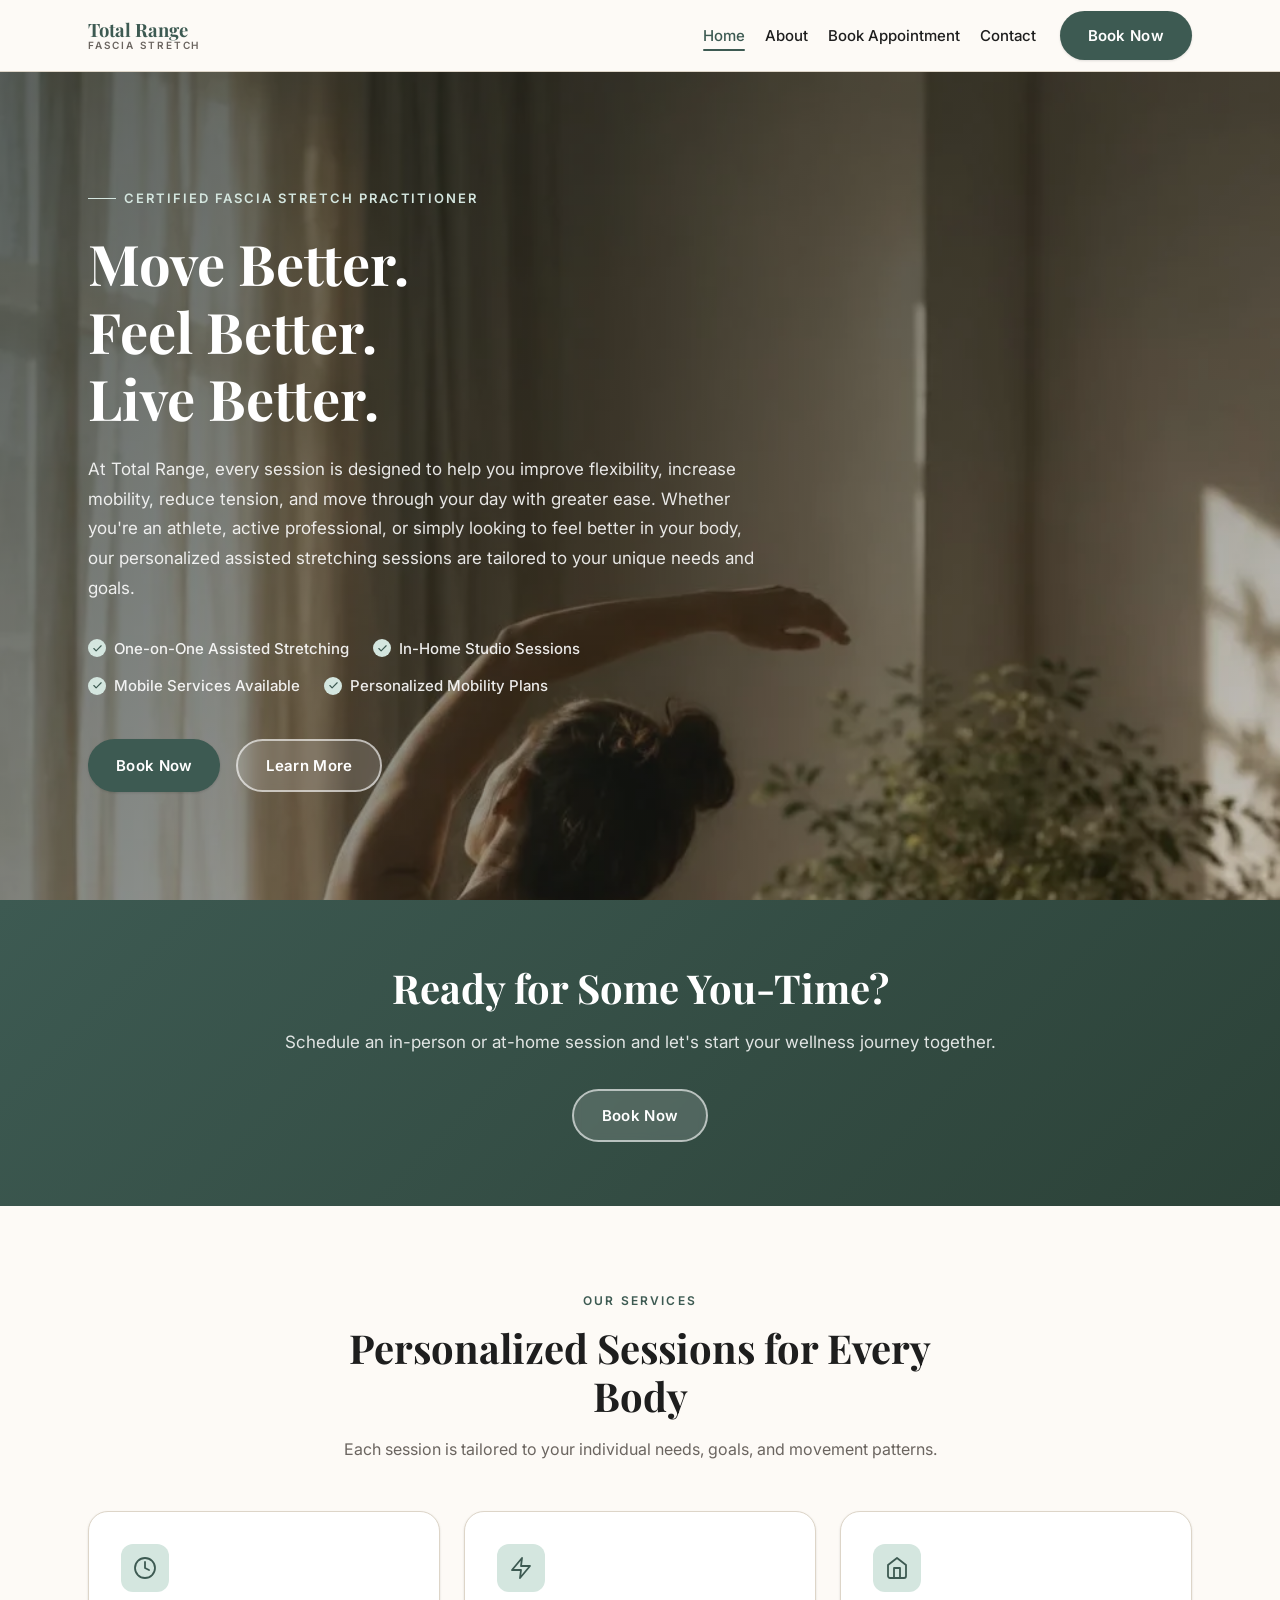
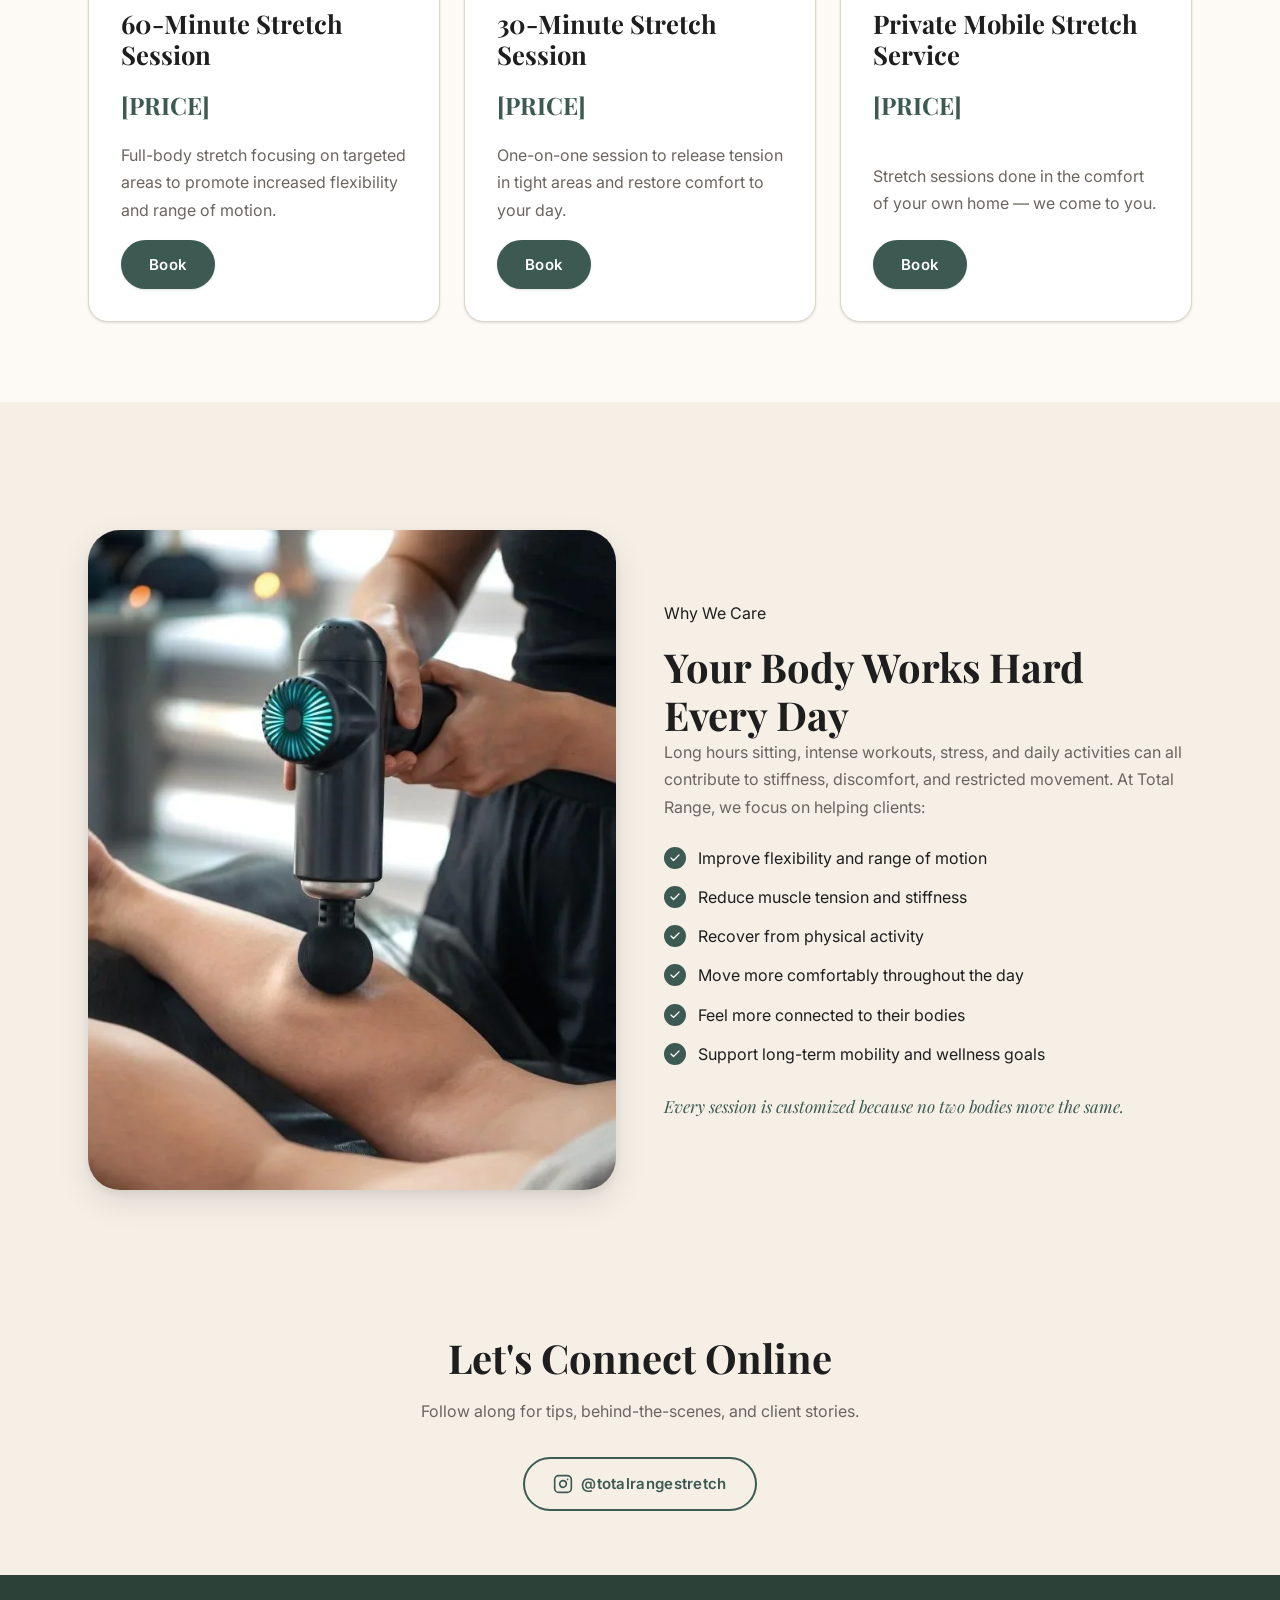
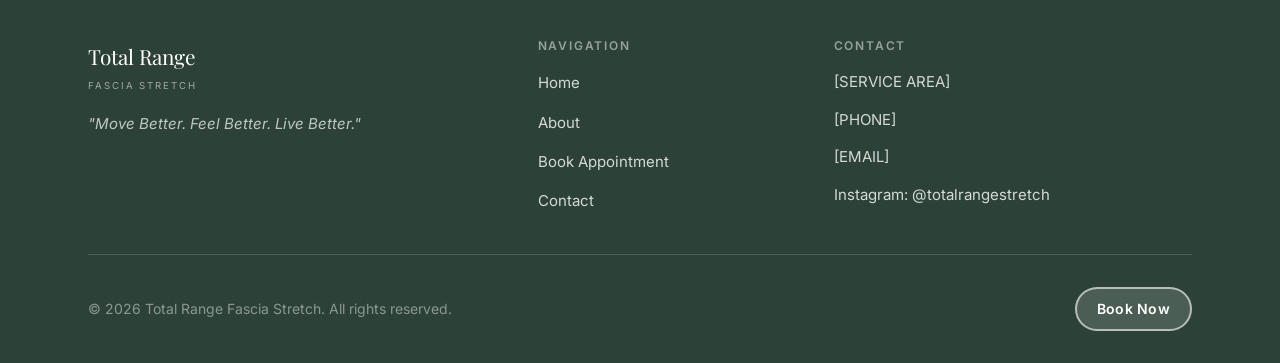
==== index.html @ 7ddbe54c "feat: complete site build — all pages, CSS, JS, images, SEO, HANDOFF.md Tasks 1-9 complete: - Folder" ====
<!DOCTYPE html>
<html lang="en">
<head>
  <meta charset="UTF-8" />
  <meta name="viewport" content="width=device-width, initial-scale=1.0" />
  <title>Total Range Fascia Stretch | Move Better. Feel Better. Live Better.</title>
  <meta name="description" content="Total Range Fascia Stretch offers personalized one-on-one assisted stretching sessions in our home-based studio and as a mobile service. Improve flexibility, reduce tension, and move with ease." />

  <!-- Open Graph -->
  <meta property="og:type" content="website" />
  <meta property="og:url" content="https://www.totalrangefst.com/" />
  <meta property="og:title" content="Total Range Fascia Stretch | Move Better. Feel Better. Live Better." />
  <meta property="og:description" content="Personalized one-on-one assisted stretching. In-home studio and mobile sessions tailored to your unique needs and goals." />
  <meta property="og:image" content="https://www.totalrangefst.com/assets/images/IMG_0314.webp" />
  <meta property="og:image:alt" content="Assisted stretching session at Total Range Fascia Stretch" />

  <!-- Twitter Card -->
  <meta name="twitter:card" content="summary_large_image" />
  <meta name="twitter:title" content="Total Range Fascia Stretch | Move Better. Feel Better. Live Better." />
  <meta name="twitter:description" content="Personalized one-on-one assisted stretching. In-home studio and mobile sessions." />
  <meta name="twitter:image" content="https://www.totalrangefst.com/assets/images/IMG_0314.webp" />

  <!-- Favicon -->
  <link rel="icon" type="image/svg+xml" href="/assets/icons/favicon.svg" />

  <!-- Fonts -->
  <link rel="preconnect" href="https://fonts.googleapis.com" />
  <link rel="preconnect" href="https://fonts.gstatic.com" crossorigin />
  <link href="https://fonts.googleapis.com/css2?family=Inter:wght@400;500;600&family=Playfair+Display:ital,wght@0,400;0,700;1,400&display=swap" rel="stylesheet" />

  <!-- Styles -->
  <link rel="stylesheet" href="/css/styles.css" />

  <!-- JSON-LD LocalBusiness Schema -->
  <script type="application/ld+json">
  {
    "@context": "https://schema.org",
    "@type": "LocalBusiness",
    "name": "Total Range Fascia Stretch",
    "description": "Personalized one-on-one assisted stretching sessions to improve flexibility, increase mobility, and reduce tension. In-home studio and mobile services available.",
    "url": "https://www.totalrangefst.com",
    "telephone": "[PHONE]",
    "areaServed": "[SERVICE AREA]",
    "sameAs": [
      "https://www.instagram.com/totalrangestretch"
    ],
    "priceRange": "$$",
    "openingHoursSpecification": []
  }
  </script>
</head>
<body>

  <!-- ==================== HEADER ==================== -->
  <header class="site-header" role="banner">
    <div class="container header-inner">
      <a href="/" class="site-logo" aria-label="Total Range Fascia Stretch — Home">
        <span class="wordmark-main">Total Range</span>
        <span class="wordmark-sub">Fascia Stretch</span>
      </a>

      <nav class="main-nav" aria-label="Main navigation">
        <ul class="nav-links">
          <li><a href="/" aria-current="page">Home</a></li>
          <li><a href="/about">About</a></li>
          <li><a href="/appointments">Book Appointment</a></li>
          <li><a href="/contact">Contact</a></li>
        </ul>
        <a href="/appointments" class="btn btn-primary" id="header-book-btn">Book Now</a>
      </nav>

      <button
        class="nav-toggle"
        id="nav-toggle"
        aria-label="Toggle navigation menu"
        aria-expanded="false"
        aria-controls="mobile-nav"
      >
        <span></span>
        <span></span>
        <span></span>
      </button>
    </div>
  </header>

  <!-- Mobile Nav -->
  <nav class="mobile-nav" id="mobile-nav" aria-label="Mobile navigation">
    <a href="/" aria-current="page">Home</a>
    <a href="/about">About</a>
    <a href="/appointments">Book Appointment</a>
    <a href="/contact">Contact</a>
    <a href="/appointments" class="btn btn-primary">Book Now</a>
  </nav>

  <main id="main-content">

    <!-- ==================== HERO ==================== -->
    <section class="hero" aria-label="Hero">
      <div class="hero-bg">
        <picture>
          <source srcset="/assets/images/IMG_0314.webp" type="image/webp" />
          <img
            src="/assets/images/IMG_0314.jpeg"
            alt="Certified fascia stretch practitioner guiding a client through an assisted stretch session"
            width="1600"
            height="1067"
            fetchpriority="high"
          />
        </picture>
      </div>
      <div class="container">
        <div class="hero-content">
          <p class="eyebrow">Certified Fascia Stretch Practitioner</p>
          <h1>Move Better.<br>Feel Better.<br>Live Better.</h1>
          <p class="hero-lead">
            At Total Range, every session is designed to help you improve flexibility, increase mobility, reduce tension, and move through your day with greater ease. Whether you're an athlete, active professional, or simply looking to feel better in your body, our personalized assisted stretching sessions are tailored to your unique needs and goals.
          </p>
          <ul class="hero-checklist" aria-label="What we offer">
            <li>One-on-One Assisted Stretching</li>
            <li>In-Home Studio Sessions</li>
            <li>Mobile Services Available</li>
            <li>Personalized Mobility Plans</li>
          </ul>
          <div class="hero-actions">
            <a href="/appointments" class="btn btn-primary" id="hero-book-btn">Book Now</a>
            <a href="/about" class="btn btn-ghost" id="hero-learn-btn">Learn More</a>
          </div>
        </div>
      </div>
    </section>

    <!-- ==================== CTA BAND ==================== -->
    <section class="cta-band" aria-label="Call to action">
      <div class="container">
        <h2 class="reveal">Ready for Some You-Time?</h2>
        <p class="reveal reveal-delay-1">
          Schedule an in-person or at-home session and let's start your wellness journey together.
        </p>
        <a href="/appointments" class="btn btn-ghost reveal reveal-delay-2" id="cta-band-book-btn">Book Now</a>
      </div>
    </section>

    <!-- ==================== SERVICES ==================== -->
    <section class="section" aria-labelledby="services-heading">
      <div class="container">
        <div class="section-header reveal">
          <span class="eyebrow">Our Services</span>
          <h2 id="services-heading">Personalized Sessions for Every Body</h2>
          <p>Each session is tailored to your individual needs, goals, and movement patterns.</p>
        </div>

        <div class="services-grid">

          <!-- Card 1 -->
          <article class="service-card reveal reveal-delay-1">
            <div class="service-card-icon" aria-hidden="true">
              <svg xmlns="http://www.w3.org/2000/svg" viewBox="0 0 24 24" fill="none" stroke-width="1.8" stroke-linecap="round" stroke-linejoin="round" aria-hidden="true">
                <circle cx="12" cy="12" r="10"/>
                <polyline points="12 6 12 12 16 14"/>
              </svg>
            </div>
            <h3>60-Minute Stretch Session</h3>
            <p class="price">[PRICE]</p>
            <p>Full-body stretch focusing on targeted areas to promote increased flexibility and range of motion.</p>
            <a href="/appointments" class="btn btn-primary" id="book-60min">Book</a>
          </article>

          <!-- Card 2 -->
          <article class="service-card reveal reveal-delay-2">
            <div class="service-card-icon" aria-hidden="true">
              <svg xmlns="http://www.w3.org/2000/svg" viewBox="0 0 24 24" fill="none" stroke-width="1.8" stroke-linecap="round" stroke-linejoin="round" aria-hidden="true">
                <path d="M13 2L3 14h9l-1 8 10-12h-9l1-8z"/>
              </svg>
            </div>
            <h3>30-Minute Stretch Session</h3>
            <p class="price">[PRICE]</p>
            <p>One-on-one session to release tension in tight areas and restore comfort to your day.</p>
            <a href="/appointments" class="btn btn-primary" id="book-30min">Book</a>
          </article>

          <!-- Card 3 -->
          <article class="service-card reveal reveal-delay-3">
            <div class="service-card-icon" aria-hidden="true">
              <svg xmlns="http://www.w3.org/2000/svg" viewBox="0 0 24 24" fill="none" stroke-width="1.8" stroke-linecap="round" stroke-linejoin="round" aria-hidden="true">
                <path d="M3 9l9-7 9 7v11a2 2 0 0 1-2 2H5a2 2 0 0 1-2-2z"/>
                <polyline points="9 22 9 12 15 12 15 22"/>
              </svg>
            </div>
            <h3>Private Mobile Stretch Service</h3>
            <p class="price">[PRICE]</p>
            <p>Stretch sessions done in the comfort of your own home — we come to you.</p>
            <a href="/appointments" class="btn btn-primary" id="book-mobile">Book</a>
          </article>

        </div>
      </div>
    </section>

    <!-- ==================== WHY WE CARE ==================== -->
    <section class="section section--alt" aria-labelledby="why-heading">
      <div class="container">
        <div class="why-grid">

          <div class="why-image reveal">
            <picture>
              <source srcset="/assets/images/IMG_0315.webp" type="image/webp" />
              <img
                src="/assets/images/IMG_0315.jpeg"
                alt="Close-up of a practitioner supporting a client's leg during an assisted stretch"
                width="800"
                height="1000"
                loading="lazy"
              />
            </picture>
          </div>

          <div class="why-content reveal reveal-delay-1">
            <span class="section-header eyebrow" style="text-align:left;margin-bottom:1rem;display:block;">Why We Care</span>
            <h2 id="why-heading">Your Body Works Hard Every Day</h2>
            <p class="intro-text">
              Long hours sitting, intense workouts, stress, and daily activities can all contribute to stiffness, discomfort, and restricted movement. At Total Range, we focus on helping clients:
            </p>
            <ul class="why-list" aria-label="Benefits of stretching">
              <li>Improve flexibility and range of motion</li>
              <li>Reduce muscle tension and stiffness</li>
              <li>Recover from physical activity</li>
              <li>Move more comfortably throughout the day</li>
              <li>Feel more connected to their bodies</li>
              <li>Support long-term mobility and wellness goals</li>
            </ul>
            <p class="why-closing">Every session is customized because no two bodies move the same.</p>
          </div>

        </div>
      </div>
    </section>

    <!-- ==================== INSTAGRAM ==================== -->
    <section class="instagram-section" aria-labelledby="instagram-heading">
      <div class="container">
        <h2 id="instagram-heading" class="reveal">Let's Connect Online</h2>
        <p class="reveal reveal-delay-1">Follow along for tips, behind-the-scenes, and client stories.</p>
        <a
          href="https://www.instagram.com/totalrangestretch"
          class="btn btn-secondary instagram-icon reveal reveal-delay-2"
          id="instagram-link-home"
          target="_blank"
          rel="noopener noreferrer"
          aria-label="Follow Total Range Fascia Stretch on Instagram (opens in new tab)"
        >
          <svg xmlns="http://www.w3.org/2000/svg" width="20" height="20" viewBox="0 0 24 24" fill="none" stroke="currentColor" stroke-width="2" stroke-linecap="round" stroke-linejoin="round" aria-hidden="true">
            <rect x="2" y="2" width="20" height="20" rx="5" ry="5"/>
            <path d="M16 11.37A4 4 0 1 1 12.63 8 4 4 0 0 1 16 11.37z"/>
            <line x1="17.5" y1="6.5" x2="17.51" y2="6.5"/>
          </svg>
          @totalrangestretch
        </a>
      </div>
    </section>

  </main>

  <!-- ==================== FOOTER ==================== -->
  <footer class="site-footer" role="contentinfo">
    <div class="container">
      <div class="footer-grid">

        <div class="footer-brand">
          <span class="wordmark-main">Total Range</span>
          <span class="wordmark-sub">Fascia Stretch</span>
          <p class="tagline">"Move Better. Feel Better. Live Better."</p>
        </div>

        <nav class="footer-nav" aria-label="Footer navigation">
          <h4>Navigation</h4>
          <ul>
            <li><a href="/">Home</a></li>
            <li><a href="/about">About</a></li>
            <li><a href="/appointments">Book Appointment</a></li>
            <li><a href="/contact">Contact</a></li>
          </ul>
        </nav>

        <div class="footer-contact">
          <h4>Contact</h4>
          <address>
            <span>[SERVICE AREA]</span>
            <a href="tel:[PHONE]">[PHONE]</a>
            <a href="mailto:[EMAIL]">[EMAIL]</a>
            <a
              href="https://www.instagram.com/totalrangestretch"
              target="_blank"
              rel="noopener noreferrer"
              aria-label="Instagram (opens in new tab)"
            >Instagram: @totalrangestretch</a>
          </address>
        </div>

      </div>

      <div class="footer-bottom">
        <p>&copy; <span id="copyright-year">2025</span> Total Range Fascia Stretch. All rights reserved.</p>
        <a href="/appointments" class="btn btn-ghost" style="padding: 0.5rem 1.25rem; font-size:0.875rem;" id="footer-book-btn">Book Now</a>
      </div>
    </div>
  </footer>

  <script src="/js/main.js"></script>
</body>
</html>
---- css/styles.css ----
/* =============================================
   Total Range Fascia Stretch — Global Stylesheet
   Palette: warm neutrals + deep sage accent
   Fonts: Playfair Display (headings) + Inter (body)
   ============================================= */

/* ---------- Google Fonts ---------- */
@import url('https://fonts.googleapis.com/css2?family=Inter:wght@400;500;600&family=Playfair+Display:ital,wght@0,400;0,700;1,400&display=swap');

/* ---------- Custom Properties ---------- */
:root {
  /* Colors */
  --color-bg:           #FDFAF6;
  --color-surface:      #F5EFE6;
  --color-surface-alt:  #EDE5D8;
  --color-accent:       #3D5A52;
  --color-accent-dark:  #2C4238;
  --color-accent-light: #D4E6DF;
  --color-text:         #1E1E1E;
  --color-text-muted:   #6B6560;
  --color-border:       #DDD5C8;
  --color-white:        #FFFFFF;
  --color-error:        #C0392B;
  --color-success:      #2C7A5A;

  /* Typography */
  --font-heading: 'Playfair Display', Georgia, serif;
  --font-body:    'Inter', system-ui, -apple-system, sans-serif;

  /* Spacing scale */
  --space-1:  0.25rem;   /* 4px  */
  --space-2:  0.5rem;    /* 8px  */
  --space-3:  0.75rem;   /* 12px */
  --space-4:  1rem;      /* 16px */
  --space-5:  1.25rem;   /* 20px */
  --space-6:  1.5rem;    /* 24px */
  --space-8:  2rem;      /* 32px */
  --space-10: 2.5rem;    /* 40px */
  --space-12: 3rem;      /* 48px */
  --space-16: 4rem;      /* 64px */
  --space-20: 5rem;      /* 80px */
  --space-24: 6rem;      /* 96px */

  /* Border radius */
  --radius-sm:   0.375rem;
  --radius-md:   0.75rem;
  --radius-lg:   1.25rem;
  --radius-xl:   2rem;
  --radius-full: 9999px;

  /* Shadows */
  --shadow-sm:  0 1px 3px rgba(0,0,0,0.08), 0 1px 2px rgba(0,0,0,0.05);
  --shadow-md:  0 4px 12px rgba(0,0,0,0.08), 0 2px 4px rgba(0,0,0,0.05);
  --shadow-lg:  0 12px 32px rgba(0,0,0,0.10), 0 4px 8px rgba(0,0,0,0.06);

  /* Transitions */
  --transition-fast:   150ms ease;
  --transition-base:   250ms ease;
  --transition-slow:   400ms ease;

  /* Layout */
  --container-max: 1200px;
  --container-pad: var(--space-6);
  --header-height: 72px;
}

/* ---------- Reset ---------- */
*,
*::before,
*::after {
  box-sizing: border-box;
  margin: 0;
  padding: 0;
}

html {
  font-size: 16px;
  scroll-behavior: smooth;
  -webkit-text-size-adjust: 100%;
}

body {
  font-family: var(--font-body);
  font-size: 1rem;
  line-height: 1.7;
  color: var(--color-text);
  background-color: var(--color-bg);
  -webkit-font-smoothing: antialiased;
  -moz-osx-font-smoothing: grayscale;
}

img, video {
  max-width: 100%;
  height: auto;
  display: block;
}

a {
  color: var(--color-accent);
  text-decoration: none;
  transition: color var(--transition-fast);
}
a:hover { color: var(--color-accent-dark); }
a:focus-visible {
  outline: 3px solid var(--color-accent);
  outline-offset: 3px;
  border-radius: var(--radius-sm);
}

ul, ol { list-style: none; }
button { cursor: pointer; font-family: inherit; border: none; background: none; }
input, textarea, select { font-family: inherit; }

/* ---------- Typography ---------- */
h1, h2, h3, h4, h5, h6 {
  font-family: var(--font-heading);
  line-height: 1.2;
  color: var(--color-text);
  font-weight: 700;
}
h1 { font-size: clamp(2.2rem, 5vw, 3.5rem); }
h2 { font-size: clamp(1.7rem, 3.5vw, 2.5rem); }
h3 { font-size: clamp(1.25rem, 2.5vw, 1.6rem); }
h4 { font-size: 1.15rem; }

p { max-width: 68ch; }

/* ---------- Layout Utilities ---------- */
.container {
  width: 100%;
  max-width: var(--container-max);
  margin-inline: auto;
  padding-inline: var(--container-pad);
}

.section {
  padding-block: var(--space-20);
}

.section--alt { background-color: var(--color-surface); }

/* ---------- Buttons ---------- */
.btn {
  display: inline-flex;
  align-items: center;
  gap: var(--space-2);
  padding: 0.75rem 1.75rem;
  font-family: var(--font-body);
  font-size: 0.9375rem;
  font-weight: 600;
  letter-spacing: 0.02em;
  border-radius: var(--radius-full);
  transition: background-color var(--transition-base),
              color var(--transition-base),
              box-shadow var(--transition-base),
              transform var(--transition-fast);
  white-space: nowrap;
  text-align: center;
}
.btn:focus-visible {
  outline: 3px solid var(--color-accent);
  outline-offset: 3px;
}
.btn:active { transform: translateY(1px); }

/* Primary — filled accent */
.btn-primary {
  background-color: var(--color-accent);
  color: var(--color-white);
  box-shadow: var(--shadow-sm);
}
.btn-primary:hover {
  background-color: var(--color-accent-dark);
  color: var(--color-white);
  box-shadow: var(--shadow-md);
  transform: translateY(-1px);
}

/* Secondary — outlined */
.btn-secondary {
  background-color: transparent;
  color: var(--color-accent);
  border: 2px solid var(--color-accent);
}
.btn-secondary:hover {
  background-color: var(--color-accent);
  color: var(--color-white);
  transform: translateY(-1px);
}

/* Ghost — on dark/accent backgrounds */
.btn-ghost {
  background-color: rgba(255,255,255,0.15);
  color: var(--color-white);
  border: 2px solid rgba(255,255,255,0.6);
  backdrop-filter: blur(4px);
}
.btn-ghost:hover {
  background-color: var(--color-white);
  color: var(--color-accent);
}

/* ---------- Header & Navigation ---------- */
.site-header {
  position: sticky;
  top: 0;
  z-index: 100;
  height: var(--header-height);
  background-color: rgba(253,250,246,0.92);
  backdrop-filter: blur(12px);
  -webkit-backdrop-filter: blur(12px);
  border-bottom: 1px solid var(--color-border);
  transition: box-shadow var(--transition-base);
}
.site-header.scrolled {
  box-shadow: var(--shadow-md);
}

.header-inner {
  height: 100%;
  display: flex;
  align-items: center;
  justify-content: space-between;
  gap: var(--space-8);
}

/* Wordmark */
.site-logo {
  text-decoration: none;
  display: flex;
  flex-direction: column;
  gap: 1px;
}
.site-logo .wordmark-main {
  font-family: var(--font-heading);
  font-size: 1.15rem;
  font-weight: 700;
  color: var(--color-accent);
  line-height: 1;
}
.site-logo .wordmark-sub {
  font-family: var(--font-body);
  font-size: 0.625rem;
  font-weight: 600;
  letter-spacing: 0.18em;
  text-transform: uppercase;
  color: var(--color-text-muted);
  line-height: 1;
}
.site-logo:hover .wordmark-main { color: var(--color-accent-dark); }
.site-logo:focus-visible {
  outline: 3px solid var(--color-accent);
  outline-offset: 4px;
  border-radius: var(--radius-sm);
}

/* Desktop nav */
.main-nav {
  display: flex;
  align-items: center;
  gap: var(--space-6);
}
.nav-links {
  display: flex;
  align-items: center;
  gap: var(--space-5);
}
.nav-links a {
  font-size: 0.9375rem;
  font-weight: 500;
  color: var(--color-text);
  position: relative;
  padding-block: var(--space-1);
}
.nav-links a::after {
  content: '';
  position: absolute;
  bottom: -2px;
  left: 0;
  width: 0;
  height: 2px;
  background-color: var(--color-accent);
  transition: width var(--transition-base);
  border-radius: var(--radius-full);
}
.nav-links a:hover,
.nav-links a[aria-current="page"] {
  color: var(--color-accent);
}
.nav-links a:hover::after,
.nav-links a[aria-current="page"]::after {
  width: 100%;
}

/* Hamburger */
.nav-toggle {
  display: none;
  flex-direction: column;
  justify-content: center;
  gap: 5px;
  width: 40px;
  height: 40px;
  padding: var(--space-2);
  border-radius: var(--radius-sm);
  transition: background-color var(--transition-fast);
}
.nav-toggle:hover { background-color: var(--color-surface); }
.nav-toggle:focus-visible {
  outline: 3px solid var(--color-accent);
  outline-offset: 2px;
}
.nav-toggle span {
  display: block;
  height: 2px;
  background-color: var(--color-text);
  border-radius: var(--radius-full);
  transition: transform var(--transition-base), opacity var(--transition-base), width var(--transition-base);
}
.nav-toggle span:nth-child(1) { width: 24px; }
.nav-toggle span:nth-child(2) { width: 18px; }
.nav-toggle span:nth-child(3) { width: 24px; }

/* Hamburger open state */
.nav-toggle[aria-expanded="true"] span:nth-child(1) {
  transform: translateY(7px) rotate(45deg);
  width: 24px;
}
.nav-toggle[aria-expanded="true"] span:nth-child(2) {
  opacity: 0;
  transform: scaleX(0);
}
.nav-toggle[aria-expanded="true"] span:nth-child(3) {
  transform: translateY(-7px) rotate(-45deg);
  width: 24px;
}

/* Mobile nav drawer */
.mobile-nav {
  display: none;
  position: fixed;
  inset: var(--header-height) 0 0 0;
  background-color: var(--color-bg);
  padding: var(--space-8) var(--space-6);
  flex-direction: column;
  gap: var(--space-4);
  overflow-y: auto;
  z-index: 99;
  transform: translateX(100%);
  transition: transform var(--transition-slow);
}
.mobile-nav.is-open {
  transform: translateX(0);
}
.mobile-nav a {
  font-size: 1.25rem;
  font-weight: 500;
  color: var(--color-text);
  padding: var(--space-3) 0;
  border-bottom: 1px solid var(--color-border);
  display: block;
}
.mobile-nav a:hover,
.mobile-nav a[aria-current="page"] {
  color: var(--color-accent);
}
.mobile-nav .btn {
  margin-top: var(--space-4);
  width: 100%;
  justify-content: center;
}

/* ---------- Footer ---------- */
.site-footer {
  background-color: var(--color-accent-dark);
  color: rgba(255,255,255,0.85);
  padding-block: var(--space-16) var(--space-8);
}

.footer-grid {
  display: grid;
  grid-template-columns: 1fr;
  gap: var(--space-10);
  padding-bottom: var(--space-10);
  border-bottom: 1px solid rgba(255,255,255,0.15);
}

.footer-brand .wordmark-main {
  font-family: var(--font-heading);
  font-size: 1.3rem;
  color: var(--color-white);
  display: block;
  margin-bottom: var(--space-1);
}
.footer-brand .wordmark-sub {
  font-family: var(--font-body);
  font-size: 0.6rem;
  letter-spacing: 0.2em;
  text-transform: uppercase;
  color: rgba(255,255,255,0.55);
  display: block;
  margin-bottom: var(--space-4);
}
.footer-brand .tagline {
  font-style: italic;
  color: rgba(255,255,255,0.7);
  font-size: 0.9375rem;
}

.footer-nav h4,
.footer-contact h4 {
  font-family: var(--font-body);
  font-size: 0.75rem;
  font-weight: 600;
  letter-spacing: 0.15em;
  text-transform: uppercase;
  color: rgba(255,255,255,0.5);
  margin-bottom: var(--space-4);
}

.footer-nav ul {
  display: flex;
  flex-direction: column;
  gap: var(--space-3);
}
.footer-nav a {
  color: rgba(255,255,255,0.8);
  font-size: 0.9375rem;
  transition: color var(--transition-fast);
}
.footer-nav a:hover { color: var(--color-white); }

.footer-contact address {
  font-style: normal;
  display: flex;
  flex-direction: column;
  gap: var(--space-3);
  font-size: 0.9375rem;
  color: rgba(255,255,255,0.8);
}
.footer-contact a {
  color: rgba(255,255,255,0.8);
}
.footer-contact a:hover { color: var(--color-white); }

.footer-bottom {
  display: flex;
  flex-wrap: wrap;
  align-items: center;
  justify-content: space-between;
  gap: var(--space-4);
  padding-top: var(--space-8);
  font-size: 0.875rem;
  color: rgba(255,255,255,0.45);
}

/* ---------- Scroll Fade-In Animations ---------- */
.reveal {
  opacity: 0;
  transform: translateY(28px);
  transition: opacity 0.65s ease, transform 0.65s ease;
}
.reveal.is-visible {
  opacity: 1;
  transform: translateY(0);
}
.reveal-delay-1 { transition-delay: 0.1s; }
.reveal-delay-2 { transition-delay: 0.2s; }
.reveal-delay-3 { transition-delay: 0.3s; }
.reveal-delay-4 { transition-delay: 0.4s; }

/* ---------- Hero ---------- */
.hero {
  position: relative;
  min-height: calc(100svh - var(--header-height));
  display: grid;
  place-items: center;
  overflow: hidden;
  background-color: var(--color-surface);
}
.hero-bg {
  position: absolute;
  inset: 0;
  z-index: 0;
}
.hero-bg img {
  width: 100%;
  height: 100%;
  object-fit: cover;
  object-position: center top;
}
.hero-bg::after {
  content: '';
  position: absolute;
  inset: 0;
  background: linear-gradient(
    135deg,
    rgba(29,38,33,0.72) 0%,
    rgba(29,38,33,0.45) 60%,
    rgba(29,38,33,0.20) 100%
  );
}
.hero-content {
  position: relative;
  z-index: 1;
  max-width: 680px;
  padding-block: var(--space-16);
}
.hero-content .eyebrow {
  display: inline-flex;
  align-items: center;
  gap: var(--space-2);
  font-size: 0.8125rem;
  font-weight: 600;
  letter-spacing: 0.15em;
  text-transform: uppercase;
  color: var(--color-accent-light);
  margin-bottom: var(--space-5);
}
.hero-content .eyebrow::before {
  content: '';
  display: inline-block;
  width: 28px;
  height: 1px;
  background-color: var(--color-accent-light);
}
.hero h1 {
  color: var(--color-white);
  margin-bottom: var(--space-6);
}
.hero-lead {
  color: rgba(255,255,255,0.88);
  font-size: 1.0625rem;
  line-height: 1.75;
  margin-bottom: var(--space-8);
}
.hero-checklist {
  display: flex;
  flex-wrap: wrap;
  gap: var(--space-3) var(--space-6);
  margin-bottom: var(--space-10);
}
.hero-checklist li {
  display: flex;
  align-items: center;
  gap: var(--space-2);
  color: rgba(255,255,255,0.9);
  font-size: 0.9375rem;
  font-weight: 500;
}
.hero-checklist li::before {
  content: '';
  display: inline-block;
  width: 18px;
  height: 18px;
  background-color: var(--color-accent-light);
  border-radius: var(--radius-full);
  flex-shrink: 0;
  background-image: url("data:image/svg+xml,%3Csvg xmlns='http://www.w3.org/2000/svg' viewBox='0 0 24 24' fill='none' stroke='%233D5A52' stroke-width='2.5' stroke-linecap='round' stroke-linejoin='round'%3E%3Cpolyline points='20 6 9 17 4 12'/%3E%3C/svg%3E");
  background-repeat: no-repeat;
  background-position: center;
  background-size: 11px;
}
.hero-actions {
  display: flex;
  flex-wrap: wrap;
  gap: var(--space-4);
}

/* ---------- CTA Band ---------- */
.cta-band {
  background: linear-gradient(135deg, var(--color-accent) 0%, var(--color-accent-dark) 100%);
  padding-block: var(--space-16);
  text-align: center;
}
.cta-band h2 {
  color: var(--color-white);
  margin-bottom: var(--space-4);
}
.cta-band p {
  color: rgba(255,255,255,0.85);
  font-size: 1.0625rem;
  margin-inline: auto;
  margin-bottom: var(--space-8);
}

/* ---------- Service Cards ---------- */
.services-grid {
  display: grid;
  grid-template-columns: 1fr;
  gap: var(--space-6);
  margin-top: var(--space-12);
}

.service-card {
  background-color: var(--color-white);
  border: 1px solid var(--color-border);
  border-radius: var(--radius-lg);
  padding: var(--space-8);
  display: flex;
  flex-direction: column;
  gap: var(--space-4);
  box-shadow: var(--shadow-sm);
  transition: box-shadow var(--transition-base), transform var(--transition-base);
}
.service-card:hover {
  box-shadow: var(--shadow-lg);
  transform: translateY(-4px);
}
.service-card-icon {
  width: 48px;
  height: 48px;
  border-radius: var(--radius-md);
  background-color: var(--color-accent-light);
  display: flex;
  align-items: center;
  justify-content: center;
}
.service-card-icon svg {
  width: 24px;
  height: 24px;
  color: var(--color-accent);
  stroke: var(--color-accent);
}
.service-card h3 { margin-bottom: 0; }
.service-card .price {
  font-size: 1.5rem;
  font-weight: 700;
  font-family: var(--font-heading);
  color: var(--color-accent);
}
.service-card p {
  color: var(--color-text-muted);
  flex: 1;
  max-width: 100%;
}
.service-card .btn { align-self: flex-start; }

/* Section header */
.section-header {
  text-align: center;
  max-width: 600px;
  margin-inline: auto;
}
.section-header .eyebrow {
  display: inline-block;
  font-size: 0.75rem;
  font-weight: 600;
  letter-spacing: 0.18em;
  text-transform: uppercase;
  color: var(--color-accent);
  margin-bottom: var(--space-3);
}
.section-header h2 { margin-bottom: var(--space-4); }
.section-header p {
  color: var(--color-text-muted);
  margin-inline: auto;
}

/* ---------- Why We Care ---------- */
.why-grid {
  display: grid;
  grid-template-columns: 1fr;
  gap: var(--space-12);
  align-items: center;
  margin-top: var(--space-12);
}
.why-image {
  border-radius: var(--radius-xl);
  overflow: hidden;
  box-shadow: var(--shadow-lg);
  aspect-ratio: 4/5;
}
.why-image img {
  width: 100%;
  height: 100%;
  object-fit: cover;
}
.why-content .intro-text {
  color: var(--color-text-muted);
  margin-bottom: var(--space-6);
  max-width: 100%;
}
.why-list {
  display: flex;
  flex-direction: column;
  gap: var(--space-3);
  margin-bottom: var(--space-6);
}
.why-list li {
  display: flex;
  gap: var(--space-3);
  align-items: flex-start;
}
.why-list li::before {
  content: '';
  width: 22px;
  height: 22px;
  flex-shrink: 0;
  border-radius: var(--radius-full);
  background-color: var(--color-accent);
  margin-top: 2px;
  background-image: url("data:image/svg+xml,%3Csvg xmlns='http://www.w3.org/2000/svg' viewBox='0 0 24 24' fill='none' stroke='white' stroke-width='2.5' stroke-linecap='round' stroke-linejoin='round'%3E%3Cpolyline points='20 6 9 17 4 12'/%3E%3C/svg%3E");
  background-repeat: no-repeat;
  background-position: center;
  background-size: 12px;
}
.why-closing {
  font-style: italic;
  font-family: var(--font-heading);
  font-size: 1.05rem;
  color: var(--color-accent);
}

/* ---------- Instagram CTA ---------- */
.instagram-section {
  background-color: var(--color-surface);
  text-align: center;
  padding-block: var(--space-16);
}
.instagram-section h2 { margin-bottom: var(--space-4); }
.instagram-section p {
  color: var(--color-text-muted);
  margin-inline: auto;
  margin-bottom: var(--space-8);
}
.instagram-icon {
  display: inline-flex;
  align-items: center;
  gap: var(--space-2);
}

/* ---------- About Page ---------- */
.about-hero {
  background-color: var(--color-surface);
  padding-block: var(--space-20);
  text-align: center;
}
.about-hero h1 { margin-bottom: var(--space-4); }
.about-hero .subtitle {
  font-size: 1.125rem;
  color: var(--color-text-muted);
  margin-inline: auto;
}

.about-grid {
  display: grid;
  grid-template-columns: 1fr;
  gap: var(--space-12);
  align-items: center;
}
.about-image {
  border-radius: var(--radius-xl);
  overflow: hidden;
  box-shadow: var(--shadow-lg);
  aspect-ratio: 3/4;
}
.about-image img {
  width: 100%;
  height: 100%;
  object-fit: cover;
  object-position: center top;
}
.about-content p {
  color: var(--color-text-muted);
  margin-bottom: var(--space-5);
  max-width: 100%;
}
.about-content p:last-of-type { margin-bottom: var(--space-8); }
.about-closing {
  font-family: var(--font-heading);
  font-style: italic;
  font-size: 1.15rem;
  color: var(--color-accent);
  margin-bottom: var(--space-8) !important;
}

/* ---------- Appointments Page ---------- */
.appt-hero {
  background-color: var(--color-surface);
  padding-block: var(--space-16);
  text-align: center;
}
.appt-hero h1 { margin-bottom: var(--space-4); }
.appt-hero p {
  color: var(--color-text-muted);
  font-size: 1.0625rem;
  margin-inline: auto;
}

.booking-container {
  background-color: var(--color-white);
  border: 1px solid var(--color-border);
  border-radius: var(--radius-lg);
  padding: var(--space-10);
  max-width: 800px;
  margin-inline: auto;
  margin-top: var(--space-12);
  box-shadow: var(--shadow-md);
  text-align: center;
}
.booking-embed-slot {
  min-height: 480px;
  display: flex;
  align-items: center;
  justify-content: center;
  border: 2px dashed var(--color-border);
  border-radius: var(--radius-md);
  padding: var(--space-8);
  margin-bottom: var(--space-8);
  color: var(--color-text-muted);
  font-size: 0.9375rem;
}
.booking-fallback {
  padding-top: var(--space-4);
  border-top: 1px solid var(--color-border);
}
.booking-fallback p {
  font-size: 0.875rem;
  color: var(--color-text-muted);
  margin-inline: auto;
  margin-bottom: var(--space-4);
}

.what-to-expect {
  background-color: var(--color-surface);
  border-radius: var(--radius-lg);
  padding: var(--space-8);
  margin-top: var(--space-12);
  max-width: 800px;
  margin-inline: auto;
}
.what-to-expect h3 { margin-bottom: var(--space-6); }
.expect-items {
  display: grid;
  grid-template-columns: 1fr;
  gap: var(--space-4);
}
.expect-item {
  display: flex;
  gap: var(--space-4);
  align-items: flex-start;
}
.expect-item-icon {
  width: 40px;
  height: 40px;
  border-radius: var(--radius-md);
  background-color: var(--color-accent-light);
  display: flex;
  align-items: center;
  justify-content: center;
  flex-shrink: 0;
}
.expect-item-icon svg {
  width: 20px;
  height: 20px;
  stroke: var(--color-accent);
}
.expect-item-text h4 { font-size: 1rem; margin-bottom: var(--space-1); }
.expect-item-text p { font-size: 0.9375rem; color: var(--color-text-muted); max-width: 100%; }

/* ---------- Contact Page ---------- */
.contact-grid {
  display: grid;
  grid-template-columns: 1fr;
  gap: var(--space-12);
  align-items: start;
}
.contact-info h2 { margin-bottom: var(--space-6); }
.contact-details {
  display: flex;
  flex-direction: column;
  gap: var(--space-5);
}
.contact-detail {
  display: flex;
  gap: var(--space-4);
  align-items: flex-start;
}
.contact-detail-icon {
  width: 42px;
  height: 42px;
  border-radius: var(--radius-md);
  background-color: var(--color-accent-light);
  display: flex;
  align-items: center;
  justify-content: center;
  flex-shrink: 0;
}
.contact-detail-icon svg { width: 20px; height: 20px; stroke: var(--color-accent); }
.contact-detail-text p { font-size: 0.875rem; color: var(--color-text-muted); max-width: 100%; }
.contact-detail-text a { color: var(--color-text); font-weight: 500; }
.contact-detail-text a:hover { color: var(--color-accent); }

/* Contact Form */
.contact-form-card {
  background-color: var(--color-white);
  border: 1px solid var(--color-border);
  border-radius: var(--radius-lg);
  padding: var(--space-8);
  box-shadow: var(--shadow-md);
}
.contact-form-card h2 { margin-bottom: var(--space-8); }

.form-group {
  display: flex;
  flex-direction: column;
  gap: var(--space-2);
  margin-bottom: var(--space-5);
}
.form-group label {
  font-size: 0.875rem;
  font-weight: 600;
  color: var(--color-text);
}
.form-group label .optional {
  font-weight: 400;
  color: var(--color-text-muted);
  font-size: 0.8125rem;
  margin-left: var(--space-1);
}
.form-group input,
.form-group textarea {
  padding: 0.75rem 1rem;
  border: 1.5px solid var(--color-border);
  border-radius: var(--radius-md);
  background-color: var(--color-bg);
  color: var(--color-text);
  font-size: 1rem;
  transition: border-color var(--transition-fast), box-shadow var(--transition-fast);
}
.form-group input::placeholder,
.form-group textarea::placeholder { color: var(--color-text-muted); opacity: 0.8; }
.form-group input:focus,
.form-group textarea:focus {
  outline: none;
  border-color: var(--color-accent);
  box-shadow: 0 0 0 3px rgba(61,90,82,0.15);
}
.form-group input.is-error,
.form-group textarea.is-error {
  border-color: var(--color-error);
}
.form-group .field-error {
  font-size: 0.8125rem;
  color: var(--color-error);
  display: none;
}
.form-group .field-error.is-visible { display: block; }
.form-group textarea { resize: vertical; min-height: 140px; }

.form-submit { width: 100%; justify-content: center; }

.form-success {
  display: none;
  flex-direction: column;
  align-items: center;
  text-align: center;
  gap: var(--space-4);
  padding: var(--space-10) var(--space-6);
}
.form-success.is-visible { display: flex; }
.form-success .success-icon {
  width: 64px;
  height: 64px;
  border-radius: var(--radius-full);
  background-color: var(--color-accent-light);
  display: flex;
  align-items: center;
  justify-content: center;
}
.form-success .success-icon svg { width: 32px; height: 32px; stroke: var(--color-accent); }
.form-success h3 { margin-bottom: 0; }
.form-success p { color: var(--color-text-muted); max-width: 100%; }

/* ---------- 404 Page ---------- */
.not-found {
  min-height: calc(100svh - var(--header-height) - 200px);
  display: flex;
  flex-direction: column;
  align-items: center;
  justify-content: center;
  text-align: center;
  padding-block: var(--space-20);
}
.not-found .error-code {
  font-family: var(--font-heading);
  font-size: clamp(5rem, 15vw, 10rem);
  color: var(--color-accent-light);
  line-height: 1;
  margin-bottom: var(--space-4);
}
.not-found h1 { margin-bottom: var(--space-4); }
.not-found p { color: var(--color-text-muted); margin-inline: auto; margin-bottom: var(--space-10); }
.not-found-actions {
  display: flex;
  flex-wrap: wrap;
  gap: var(--space-4);
  justify-content: center;
}

/* ---------- Responsive ---------- */
@media (min-width: 640px) {
  :root { --container-pad: var(--space-8); }
  .services-grid { grid-template-columns: repeat(2, 1fr); }
  .expect-items { grid-template-columns: repeat(2, 1fr); }
}

@media (min-width: 768px) {
  .footer-grid {
    grid-template-columns: 1.6fr 1fr 1.4fr;
  }
  .why-grid { grid-template-columns: 1fr 1fr; }
  .about-grid { grid-template-columns: 1fr 1.4fr; }
  .contact-grid { grid-template-columns: 1fr 1.2fr; }
  .services-grid { grid-template-columns: repeat(3, 1fr); }
}

@media (max-width: 767px) {
  .nav-toggle { display: flex; }
  .main-nav .nav-links,
  .main-nav .btn { display: none; }
  .mobile-nav { display: flex; }
}

@media (min-width: 768px) {
  .mobile-nav { display: none !important; }
  .nav-toggle { display: none !important; }
}

@media (min-width: 1024px) {
  :root { --container-pad: var(--space-12); }
  .hero-content { padding-block: var(--space-24); }
}

/* ---------- Reduced Motion ---------- */
@media (prefers-reduced-motion: reduce) {
  *, *::before, *::after {
    animation-duration: 0.01ms !important;
    transition-duration: 0.01ms !important;
  }
  .reveal { opacity: 1; transform: none; }
  html { scroll-behavior: auto; }
}

/* ---------- Print ---------- */
@media print {
  .site-header, .site-footer, .cta-band, .instagram-section { display: none; }
}
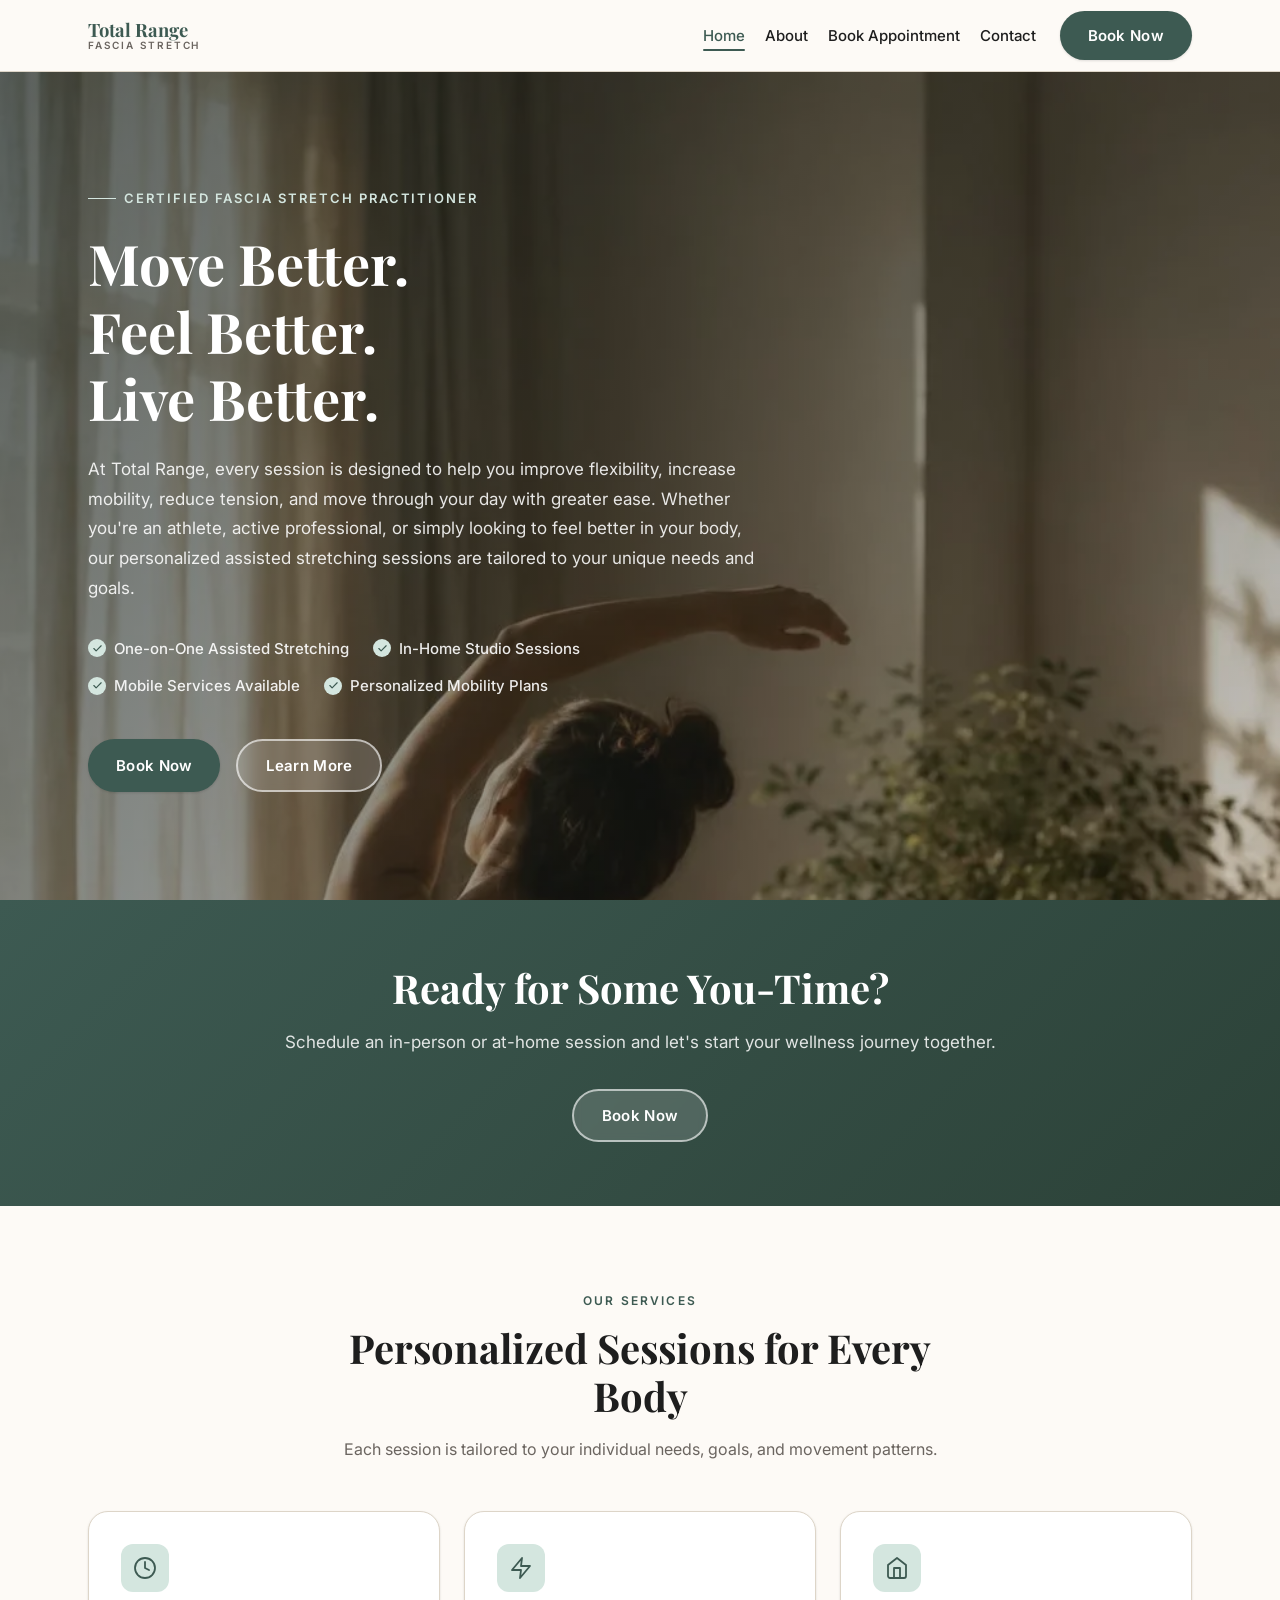
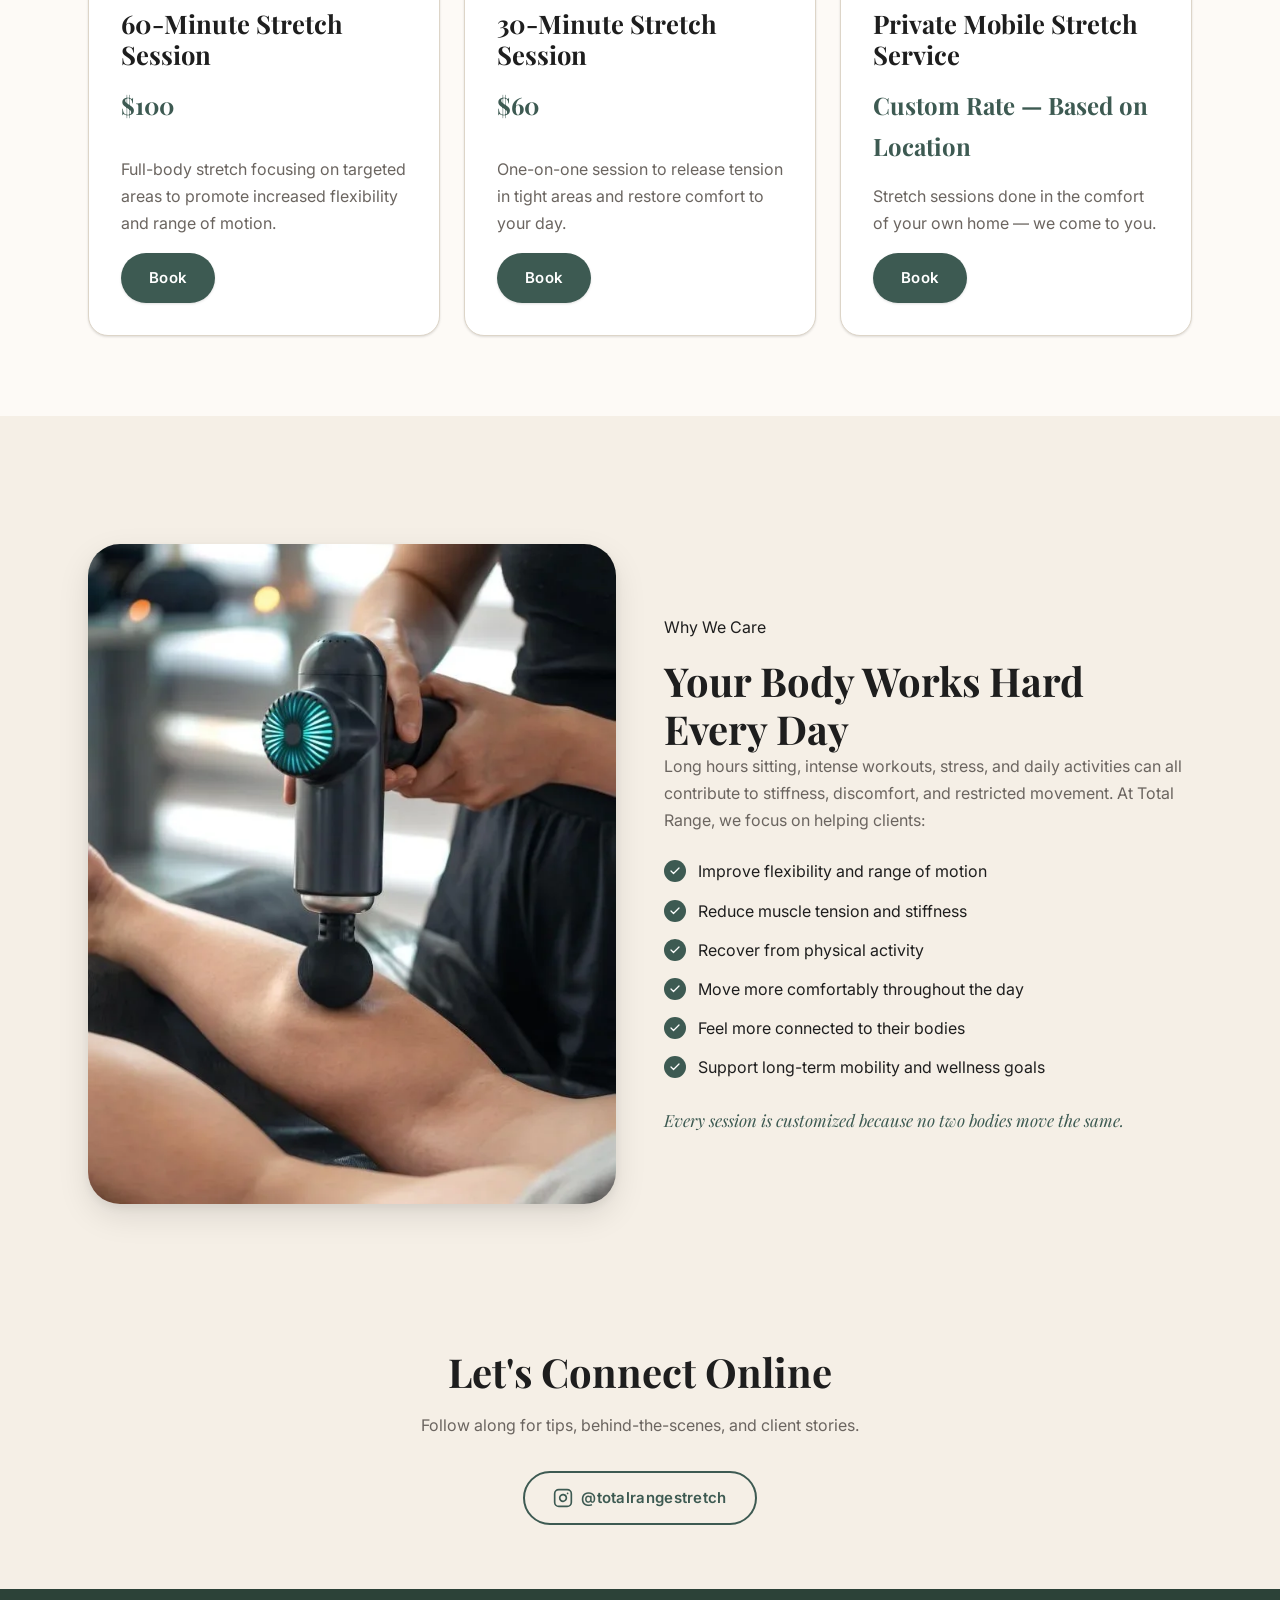
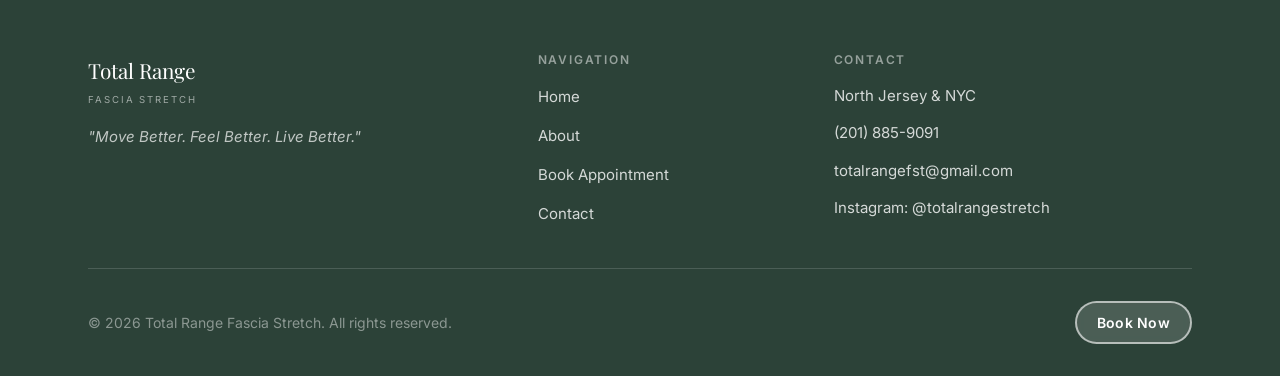
==== commit beb96b98: "Add real business info: pricing, contact details, service area, cancellation policy, Square booking " ====
--- a/index.html
+++ b/index.html
@@ -39,8 +39,8 @@
     "name": "Total Range Fascia Stretch",
     "description": "Personalized one-on-one assisted stretching sessions to improve flexibility, increase mobility, and reduce tension. In-home studio and mobile services available.",
     "url": "https://www.totalrangefst.com",
-    "telephone": "[PHONE]",
-    "areaServed": "[SERVICE AREA]",
+    "telephone": "201-885-9091",
+    "areaServed": "North Jersey & NYC",
     "sameAs": [
       "https://www.instagram.com/totalrangestretch"
     ],
@@ -160,7 +160,7 @@
               </svg>
             </div>
             <h3>60-Minute Stretch Session</h3>
-            <p class="price">[PRICE]</p>
+            <p class="price">$100</p>
             <p>Full-body stretch focusing on targeted areas to promote increased flexibility and range of motion.</p>
             <a href="/appointments" class="btn btn-primary" id="book-60min">Book</a>
           </article>
@@ -173,7 +173,7 @@
               </svg>
             </div>
             <h3>30-Minute Stretch Session</h3>
-            <p class="price">[PRICE]</p>
+            <p class="price">$60</p>
             <p>One-on-one session to release tension in tight areas and restore comfort to your day.</p>
             <a href="/appointments" class="btn btn-primary" id="book-30min">Book</a>
           </article>
@@ -187,7 +187,7 @@
               </svg>
             </div>
             <h3>Private Mobile Stretch Service</h3>
-            <p class="price">[PRICE]</p>
+            <p class="price">Custom Rate — Based on Location</p>
             <p>Stretch sessions done in the comfort of your own home — we come to you.</p>
             <a href="/appointments" class="btn btn-primary" id="book-mobile">Book</a>
           </article>
@@ -284,9 +284,9 @@
         <div class="footer-contact">
           <h4>Contact</h4>
           <address>
-            <span>[SERVICE AREA]</span>
-            <a href="tel:[PHONE]">[PHONE]</a>
-            <a href="mailto:[EMAIL]">[EMAIL]</a>
+            <span>North Jersey &amp; NYC</span>
+            <a href="tel:2018859091">(201) 885-9091</a>
+            <a href="mailto:totalrangefst@gmail.com">totalrangefst@gmail.com</a>
             <a
               href="https://www.instagram.com/totalrangestretch"
               target="_blank"
